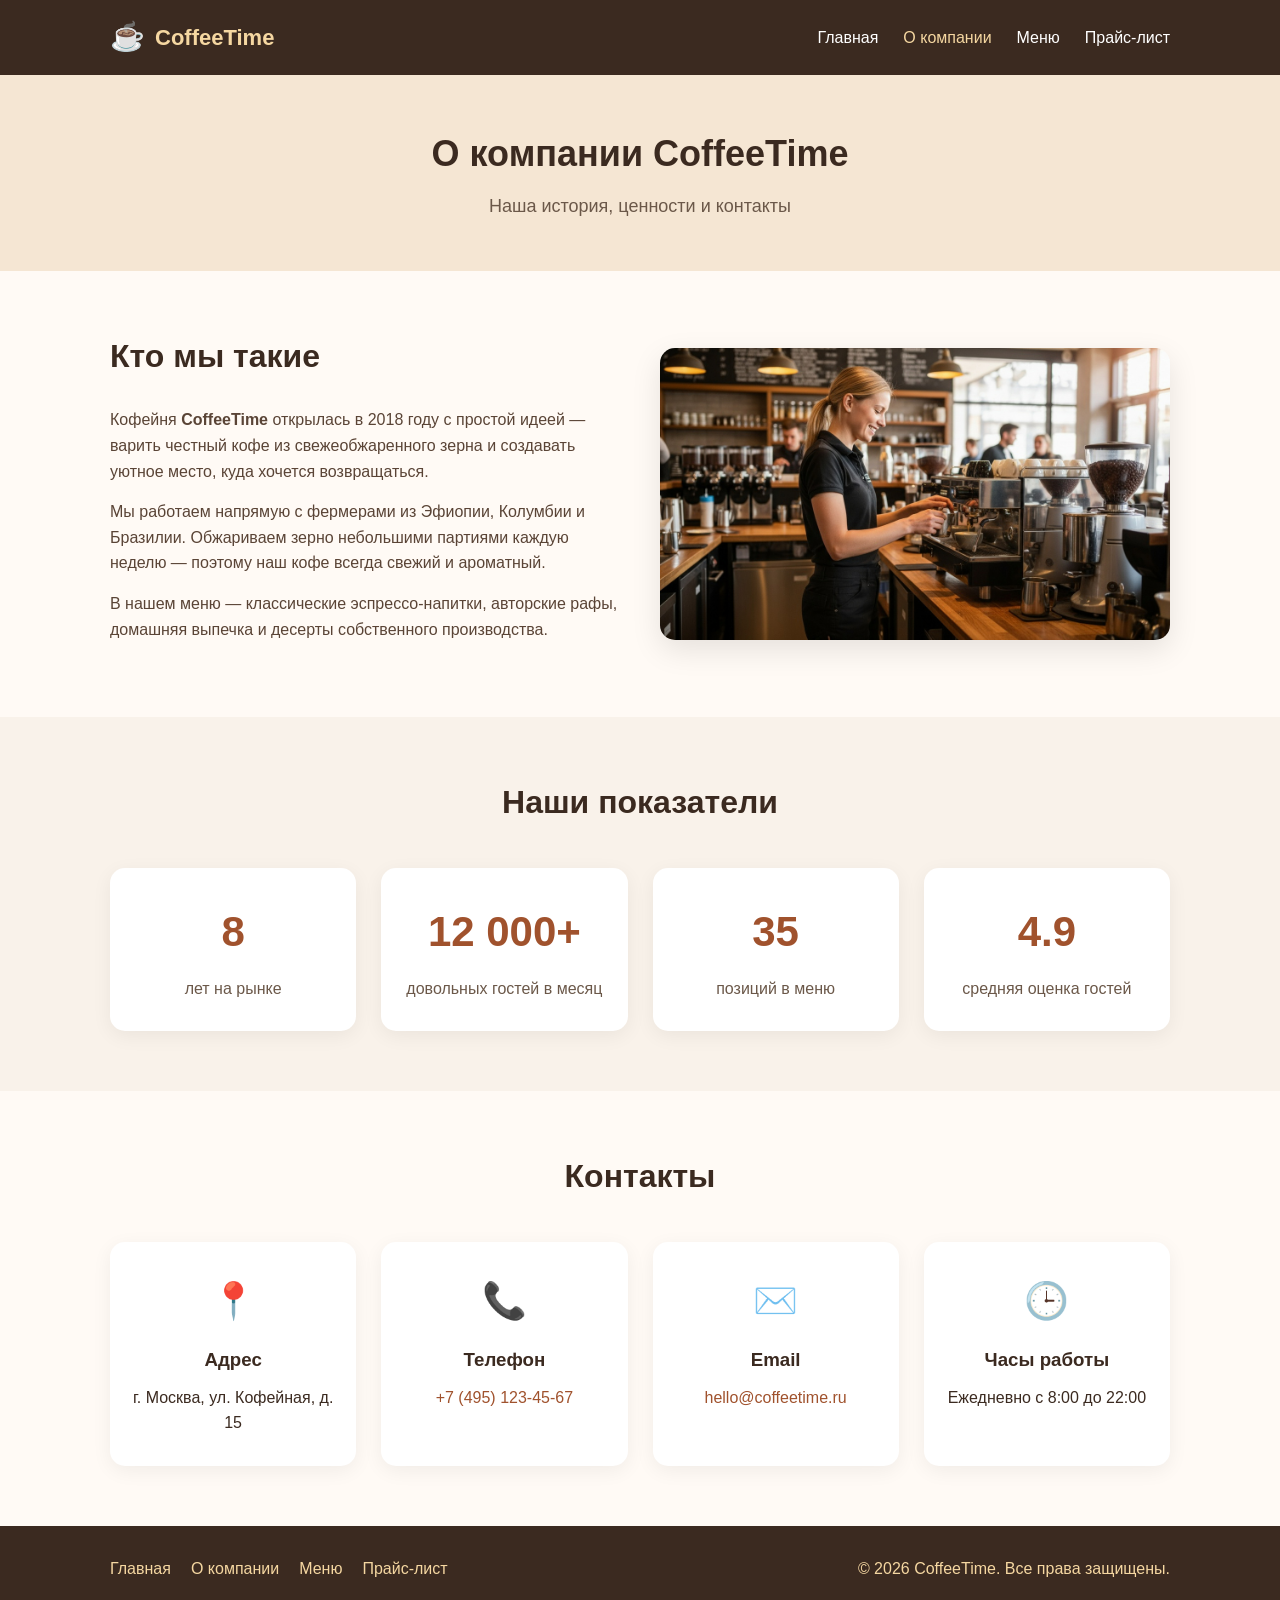
==== about.html @ 9cd3c937 "Add files via upload" ====
<!DOCTYPE html>
<html lang="ru">
<head>
    <meta charset="UTF-8">
    <meta name="viewport" content="width=device-width, initial-scale=1.0">
    <title>О компании — CoffeeTime</title>
    <link rel="stylesheet" href="css/style.css">
</head>
<body>

    <!-- ================= ШАПКА ================= -->
    <header class="header">
        <div class="container header__inner">
            <a href="index.html" class="logo">
                <span class="logo__emoji">☕</span>
                <span class="logo__text">CoffeeTime</span>
            </a>
            <nav class="nav">
                <ul class="nav__list">
                    <li><a href="index.html" class="nav__link">Главная</a></li>
                    <li><a href="about.html" class="nav__link nav__link--active">О компании</a></li>
                    <li><a href="menu.html" class="nav__link">Меню</a></li>
                    <li><a href="price.html" class="nav__link">Прайс-лист</a></li>
                </ul>
            </nav>
        </div>
    </header>

    <!-- ================= ЗАГОЛОВОК ================= -->
    <section class="page-header">
        <div class="container">
            <h1 class="page-header__title">О компании CoffeeTime</h1>
            <p class="page-header__subtitle">Наша история, ценности и контакты</p>
        </div>
    </section>

    <!-- ================= О НАС ================= -->
    <section class="section">
        <div class="container about">
            <div class="about__text">
                <h2 class="section__title section__title--left">Кто мы такие</h2>
                <p>
                    Кофейня <strong>CoffeeTime</strong> открылась в 2018 году с простой идеей —
                    варить честный кофе из свежеобжаренного зерна и создавать уютное место,
                    куда хочется возвращаться.
                </p>
                <p>
                    Мы работаем напрямую с фермерами из Эфиопии, Колумбии и Бразилии.
                    Обжариваем зерно небольшими партиями каждую неделю — поэтому наш кофе
                    всегда свежий и ароматный.
                </p>
                <p>
                    В нашем меню — классические эспрессо-напитки, авторские рафы,
                    домашняя выпечка и десерты собственного производства.
                </p>
            </div>
            <div class="about__image">
                <img src="img/about.jpg" alt="Интерьер кофейни CoffeeTime">
            </div>
        </div>
    </section>

    <!-- ================= ПОКАЗАТЕЛИ ================= -->
    <section class="section section--gray">
        <div class="container">
            <h2 class="section__title">Наши показатели</h2>
            <div class="stats">
                <div class="stat">
                    <div class="stat__number">8</div>
                    <div class="stat__label">лет на рынке</div>
                </div>
                <div class="stat">
                    <div class="stat__number">12 000+</div>
                    <div class="stat__label">довольных гостей в месяц</div>
                </div>
                <div class="stat">
                    <div class="stat__number">35</div>
                    <div class="stat__label">позиций в меню</div>
                </div>
                <div class="stat">
                    <div class="stat__number">4.9</div>
                    <div class="stat__label">средняя оценка гостей</div>
                </div>
            </div>
        </div>
    </section>

    <!-- ================= КОНТАКТЫ ================= -->
    <section class="section">
        <div class="container">
            <h2 class="section__title">Контакты</h2>
            <div class="contacts">
                <div class="contact-item">
                    <div class="contact-item__icon">📍</div>
                    <h3>Адрес</h3>
                    <p>г. Москва, ул. Кофейная, д. 15</p>
                </div>
                <div class="contact-item">
                    <div class="contact-item__icon">📞</div>
                    <h3>Телефон</h3>
                    <p><a href="tel:+74951234567">+7 (495) 123-45-67</a></p>
                </div>
                <div class="contact-item">
                    <div class="contact-item__icon">✉️</div>
                    <h3>Email</h3>
                    <p><a href="mailto:hello@coffeetime.ru">hello@coffeetime.ru</a></p>
                </div>
                <div class="contact-item">
                    <div class="contact-item__icon">🕒</div>
                    <h3>Часы работы</h3>
                    <p>Ежедневно с 8:00 до 22:00</p>
                </div>
            </div>
        </div>
    </section>

    <!-- ================= ПОДВАЛ ================= -->
    <footer class="footer">
        <div class="container footer__inner">
            <nav class="footer__nav">
                <a href="index.html">Главная</a>
                <a href="about.html">О компании</a>
                <a href="menu.html">Меню</a>
                <a href="price.html">Прайс-лист</a>
            </nav>
            <p class="footer__copy">© 2026 CoffeeTime. Все права защищены.</p>
        </div>
    </footer>

</body>
</html>
---- css/style.css ----
* {
    margin: 0;
    padding: 0;
    box-sizing: border-box;
}

body {
    font-family: 'Segoe UI', Arial, sans-serif;
    color: #3b2a20;
    background: #fffaf5;
    line-height: 1.6;
}

a { text-decoration: none; color: inherit; }
img { max-width: 100%; display: block; }

.container {
    max-width: 1100px;
    margin: 0 auto;
    padding: 0 20px;
}

.header {
    background: #3b2a20;
    color: #fff;
    padding: 15px 0;
    position: sticky;
    top: 0;
    z-index: 100;
}

.header__inner {
    display: flex;
    justify-content: space-between;
    align-items: center;
}

.logo {
    display: flex;
    align-items: center;
    gap: 10px;
    color: #f5d7a1;
    font-weight: bold;
    font-size: 22px;
}

.logo__emoji { font-size: 28px; }

.nav__list {
    display: flex;
    gap: 25px;
    list-style: none;
}

.nav__link {
    color: #fff;
    transition: color 0.3s;
}

.nav__link:hover,
.nav__link--active {
    color: #f5d7a1;
}

.hero {
    background: #f5e6d3;
    padding: 60px 0;
}

.hero__inner {
    display: flex;
    align-items: center;
    gap: 40px;
}

.hero__text { flex: 1; }

.hero__title {
    font-size: 40px;
    margin-bottom: 20px;
    color: #3b2a20;
}

.hero__subtitle {
    font-size: 18px;
    margin-bottom: 25px;
    color: #5a4436;
}

.hero__image {
    flex: 1;
    border-radius: 15px;
    overflow: hidden;
    box-shadow: 0 10px 30px rgba(0,0,0,0.15);
}

.btn {
    display: inline-block;
    padding: 12px 30px;
    border-radius: 30px;
    font-weight: bold;
    transition: 0.3s;
}

.btn--primary {
    background: #a0522d;
    color: #fff;
}

.btn--primary:hover {
    background: #7a3e22;
    transform: translateY(-2px);
}

.section { padding: 60px 0; }
.section--gray { background: #f9f2ea; }

.section__title {
    text-align: center;
    font-size: 32px;
    margin-bottom: 40px;
    color: #3b2a20;
}

.cards {
    display: grid;
    grid-template-columns: repeat(auto-fit, minmax(260px, 1fr));
    gap: 25px;
}

.card {
    background: #fff;
    padding: 30px 20px;
    border-radius: 15px;
    text-align: center;
    box-shadow: 0 5px 20px rgba(0,0,0,0.06);
    transition: 0.3s;
}

.card:hover { transform: translateY(-5px); }

.card__icon {
    font-size: 40px;
    margin-bottom: 15px;
}

.card__title {
    font-size: 20px;
    margin-bottom: 10px;
}

.card__text { color: #6b5849; }

.product {
    background: #fff;
    border-radius: 15px;
    overflow: hidden;
    box-shadow: 0 5px 20px rgba(0,0,0,0.06);
    transition: 0.3s;
}

.product:hover { transform: translateY(-5px); }

.product__img {
    width: 100%;
    height: 220px;
    object-fit: cover;
}

.product__title {
    font-size: 20px;
    margin: 15px 20px 5px;
}

.product__text {
    color: #6b5849;
    margin: 0 20px 10px;
}

.product__price {
    font-size: 20px;
    font-weight: bold;
    color: #a0522d;
    margin: 0 20px 20px;
}

.map {
    border-radius: 15px;
    overflow: hidden;
    box-shadow: 0 5px 20px rgba(0,0,0,0.1);
}

.footer {
    background: #3b2a20;
    color: #f5d7a1;
    padding: 30px 0;
}

.footer__inner {
    display: flex;
    justify-content: space-between;
    align-items: center;
    flex-wrap: wrap;
    gap: 15px;
}

.footer__nav {
    display: flex;
    gap: 20px;
}

.footer__nav a:hover { color: #fff; }

@media (max-width: 768px) {
    .hero__inner { flex-direction: column; }
    .hero__title { font-size: 28px; }
    .header__inner { flex-direction: column; gap: 15px; }
    .nav__list { flex-wrap: wrap; justify-content: center; }
    .footer__inner { flex-direction: column; text-align: center; }
}
/* ============ ЗАГОЛОВОК СТРАНИЦЫ ============ */
.page-header {
    background: #f5e6d3;
    padding: 50px 0;
    text-align: center;
}

.page-header__title {
    font-size: 36px;
    color: #3b2a20;
    margin-bottom: 10px;
}

.page-header__subtitle {
    color: #6b5849;
    font-size: 18px;
}

/* ============ БЛОК "О НАС" ============ */
.about {
    display: flex;
    gap: 40px;
    align-items: center;
}

.about__text { flex: 1; }
.about__text p { margin-bottom: 15px; color: #5a4436; }

.about__image {
    flex: 1;
    border-radius: 15px;
    overflow: hidden;
    box-shadow: 0 10px 30px rgba(0,0,0,0.1);
}

.section__title--left {
    text-align: left;
    margin-bottom: 25px;
}

/* ============ ПОКАЗАТЕЛИ ============ */
.stats {
    display: grid;
    grid-template-columns: repeat(auto-fit, minmax(200px, 1fr));
    gap: 25px;
    text-align: center;
}

.stat {
    background: #fff;
    padding: 30px 20px;
    border-radius: 15px;
    box-shadow: 0 5px 20px rgba(0,0,0,0.06);
}

.stat__number {
    font-size: 42px;
    font-weight: bold;
    color: #a0522d;
    margin-bottom: 10px;
}

.stat__label {
    color: #6b5849;
}

/* ============ КОНТАКТЫ ============ */
.contacts {
    display: grid;
    grid-template-columns: repeat(auto-fit, minmax(220px, 1fr));
    gap: 25px;
}

.contact-item {
    background: #fff;
    padding: 30px 20px;
    border-radius: 15px;
    text-align: center;
    box-shadow: 0 5px 20px rgba(0,0,0,0.06);
    transition: 0.3s;
}

.contact-item:hover { transform: translateY(-5px); }

.contact-item__icon {
    font-size: 36px;
    margin-bottom: 15px;
}

.contact-item h3 {
    margin-bottom: 10px;
    color: #3b2a20;
}

.contact-item a {
    color: #a0522d;
}

.contact-item a:hover {
    text-decoration: underline;
}

/* ============ АДАПТИВ ============ */
@media (max-width: 768px) {
    .about { flex-direction: column; }
    .page-header__title { font-size: 26px; }
}
/* ============ ХАРАКТЕРИСТИКИ ТОВАРА ============ */
.product__specs {
    list-style: none;
    margin: 0 20px 10px;
    padding: 10px 0;
    border-top: 1px dashed #e5d5c5;
}

.product__specs li {
    font-size: 14px;
    color: #6b5849;
    padding: 3px 0;
}

.product__specs strong {
    color: #3b2a20;
}
/* ============ ПРАЙС-ЛИСТ ============ */
.price-table-wrap {
    overflow-x: auto;
    border-radius: 15px;
    box-shadow: 0 5px 20px rgba(0,0,0,0.08);
    margin-bottom: 20px;
}

.price-table {
    width: 100%;
    border-collapse: collapse;
    background: #fff;
    font-size: 16px;
}

.price-table thead th {
    background: #3b2a20;
    color: #f5d7a1;
    padding: 15px 20px;
    text-align: left;
    font-weight: 600;
    letter-spacing: 0.5px;
}

.price-table thead th:first-child {
    text-align: center;
    width: 60px;
}

.price-table tbody td {
    padding: 14px 20px;
    border-bottom: 1px solid #f0e6d8;
    color: #3b2a20;
}

.price-table tbody td:first-child {
    text-align: center;
    color: #a0522d;
    font-weight: bold;
}

.price-table tbody td:last-child {
    font-weight: bold;
    color: #a0522d;
    text-align: right;
}

/* Цветные типы строк */
.price-row--hot {
    background: #fff4e6;   /* тёплый бежевый — горячие напитки */
}

.price-row--hot:hover {
    background: #ffe8cc;
}

.price-row--cold {
    background: #e8f4fa;   /* голубой — холодные напитки */
}

.price-row--cold:hover {
    background: #d4ecf7;
}

.price-row--dessert {
    background: #fceef5;   /* нежно-розовый — десерты */
}

.price-row--dessert:hover {
    background: #f8dde9;
}

.price-row--promo {
    background: #e8f8e8;   /* салатовый — акции */
}

.price-row--promo:hover {
    background: #d4f0d4;
}

.price-row--promo td:last-child {
    color: #d32f2f;
}

.price-row--promo s {
    color: #999;
    font-weight: normal;
    margin-right: 5px;
}

/* Адаптив для таблиц */
@media (max-width: 768px) {
    .price-table {
        font-size: 14px;
    }
    .price-table thead th,
    .price-table tbody td {
        padding: 10px 12px;
    }
}
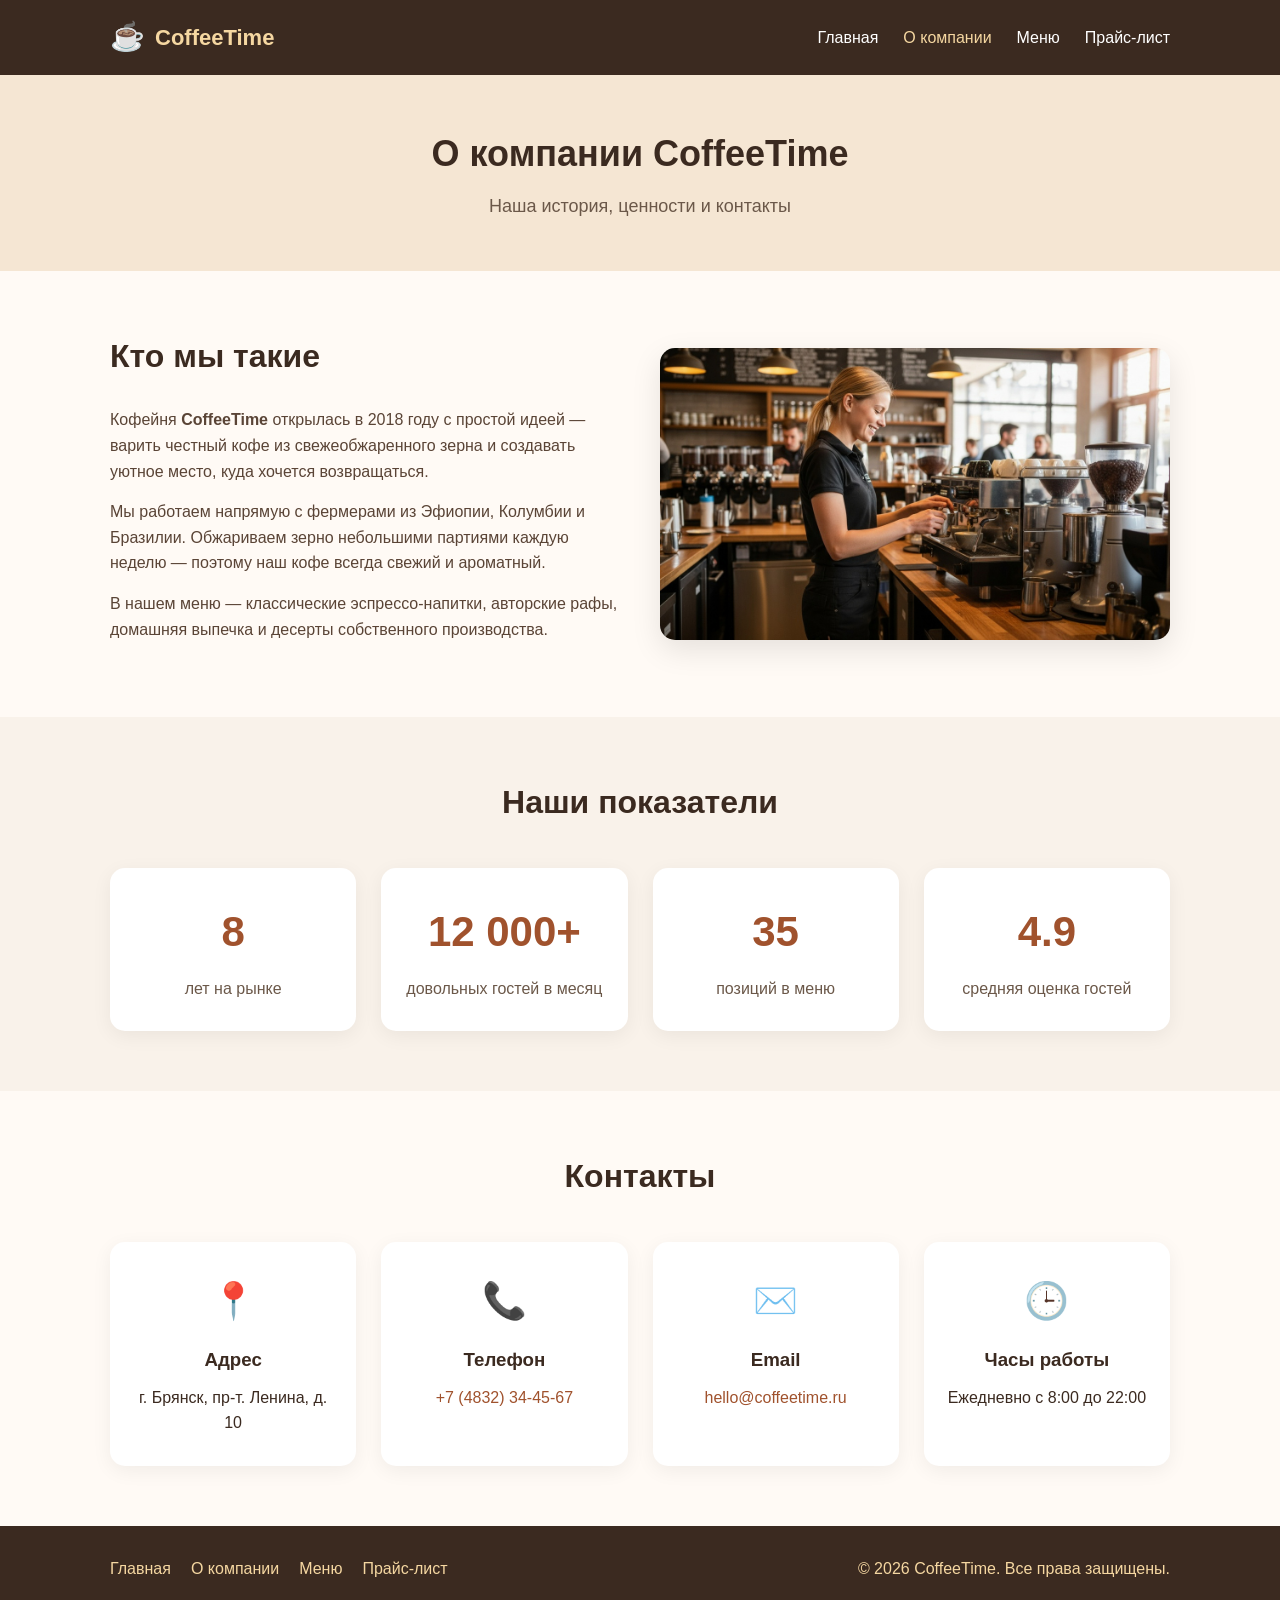
==== commit 9600f525: "Update about.html Изменил адрес на Брянск" ====
--- a/about.html
+++ b/about.html
@@ -93,12 +93,12 @@
                 <div class="contact-item">
                     <div class="contact-item__icon">📍</div>
                     <h3>Адрес</h3>
-                    <p>г. Москва, ул. Кофейная, д. 15</p>
+                    <p>г. Брянск, пр-т. Ленина, д. 10</p>
                 </div>
                 <div class="contact-item">
                     <div class="contact-item__icon">📞</div>
                     <h3>Телефон</h3>
-                    <p><a href="tel:+74951234567">+7 (495) 123-45-67</a></p>
+                    <p><a href="tel:+74951234567">+7 (4832) 34-45-67</a></p>
                 </div>
                 <div class="contact-item">
                     <div class="contact-item__icon">✉️</div>
@@ -128,4 +128,4 @@
     </footer>
 
 </body>
-</html>+</html>
